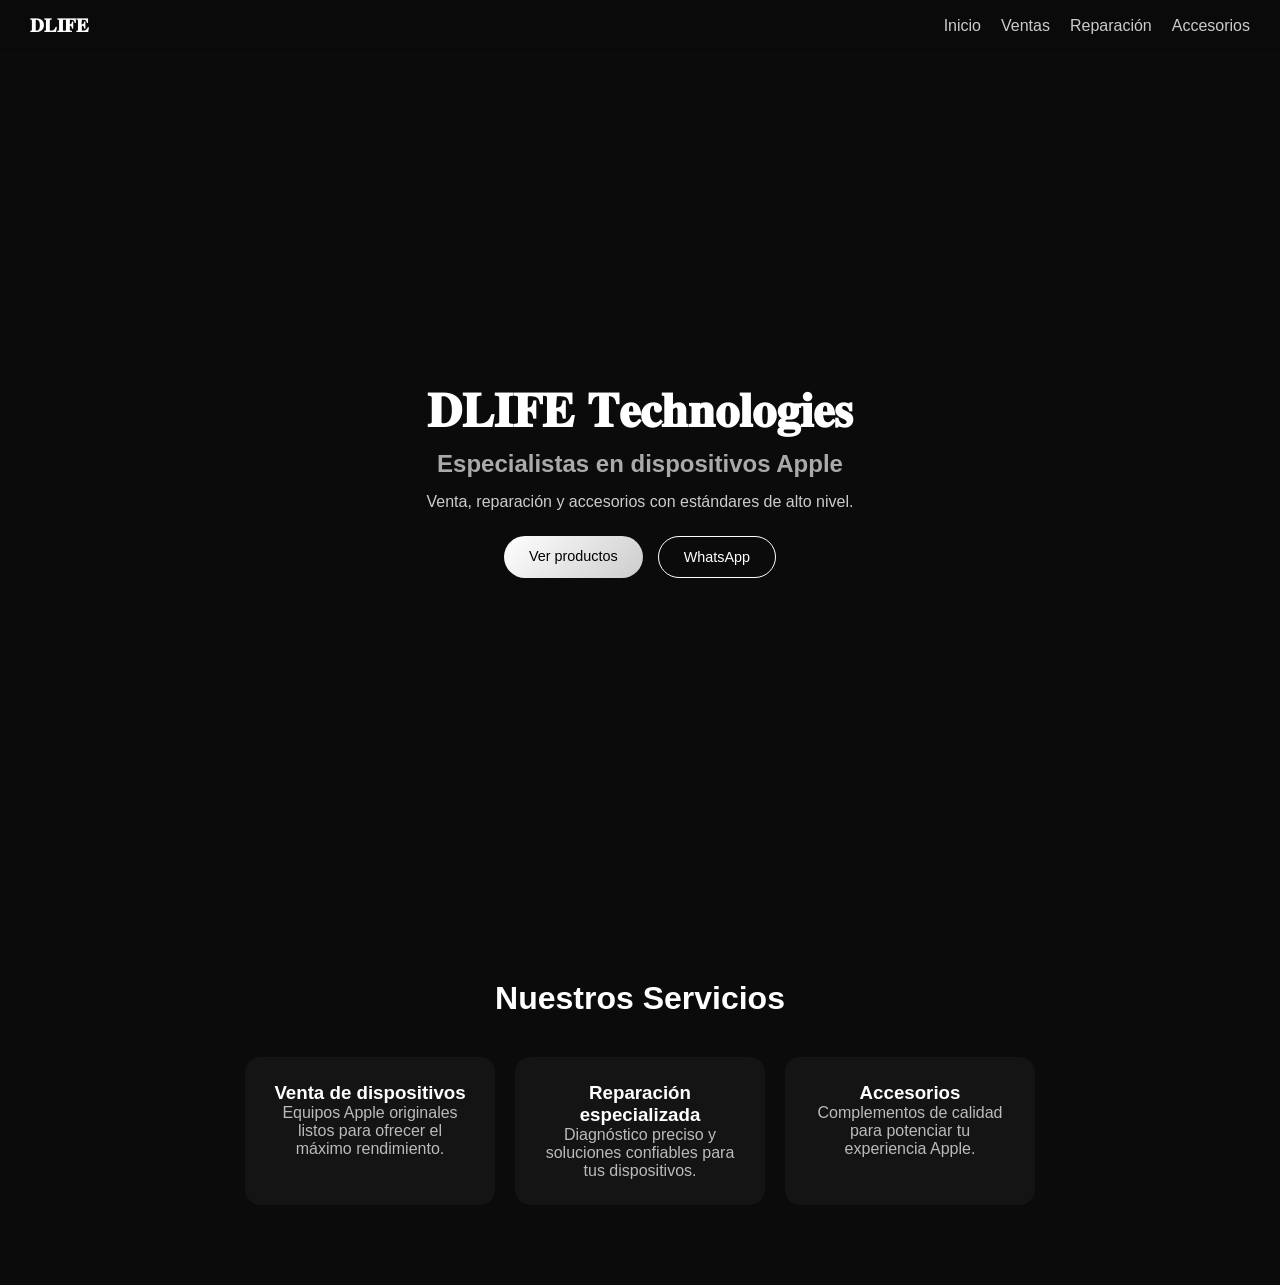
==== index.html @ b9f31d19 "Add files via upload" ====
<!DOCTYPE html>
<html lang="es">
<head>
    <meta charset="UTF-8">
    <meta name="viewport" content="width=device-width, initial-scale=1.0">
    <title>DLIFE Technologies</title>
    <link rel="stylesheet" href="styles.css">
</head>
<body>

    <!-- NAVBAR -->
    <nav class="navbar">
        <h2 class="logo">𝐃𝐋𝐈𝐅𝐄</h2>
        <ul class="nav-links">
            <li><a href="index.html">Inicio</a></li>
            <li><a href="ventas.html">Ventas</a></li>
            <li><a href="reparacion.html">Reparación</a></li>
            <li><a href="accesorios.html">Accesorios</a></li>
        </ul>
    </nav>

    <!-- HERO -->
    <section class="hero">
        <div class="container">
            <h1>𝐃𝐋𝐈𝐅𝐄 𝐓𝐞𝐜𝐡𝐧𝐨𝐥𝐨𝐠𝐢𝐞𝐬</h1>
            <h2>Especialistas en dispositivos Apple</h2>
            <p>Venta, reparación y accesorios con estándares de alto nivel.</p>

            <div class="buttons">
                <a href="ventas.html" class="btn primary">Ver productos</a>
                <a href="https://wa.me/18292890243" class="btn secondary">
                    WhatsApp
                </a>
            </div>
        </div>
    </section>

    <!-- SERVICIOS -->
    <section class="services">
        <h2>Nuestros Servicios</h2>

        <div class="cards">

            <div class="card">
                <h3>Venta de dispositivos</h3>
                <p>Equipos Apple originales listos para ofrecer el máximo rendimiento.</p>
            </div>

            <div class="card">
                <h3>Reparación especializada</h3>
                <p>Diagnóstico preciso y soluciones confiables para tus dispositivos.</p>
            </div>

            <div class="card">
                <h3>Accesorios</h3>
                <p>Complementos de calidad para potenciar tu experiencia Apple.</p>
            </div>

        </div>
    </section>

</body>
</html>
---- styles.css ----
/* RESET */
* {
    margin: 0;
    padding: 0;
    box-sizing: border-box;
}

/* BASE */
body {
    font-family: -apple-system, BlinkMacSystemFont, sans-serif;
    background-color: #0b0b0b;
    color: #ffffff;
    transition: opacity 0.3s ease;
}

/* FADE OUT ENTRE PÁGINAS */
body.fade-out {
    opacity: 0;
}

/* NAVBAR */
.navbar {
    position: fixed;
    top: 0;
    width: 100%;
    background: rgba(11,11,11,0.85);
    backdrop-filter: blur(10px);
    padding: 15px 30px;
    display: flex;
    justify-content: space-between;
    align-items: center;
    z-index: 1000;
}

.logo {
    font-size: 1.2rem;
}

.nav-links {
    list-style: none;
    display: flex;
    gap: 20px;
}

.nav-links a {
    text-decoration: none;
    color: #cccccc;
    transition: 0.25s ease;
}

.nav-links a:hover {
    color: #ffffff;
}

/* HERO */
.hero {
    height: 100vh;
    display: flex;
    align-items: center;
    justify-content: center;
    text-align: center;
    padding: 20px;
    padding-top: 80px;
}

.hero h1 {
    font-size: 3rem;
    margin-bottom: 10px;
}

.hero h2 {
    font-size: 1.5rem;
    color: #aaaaaa;
    margin-bottom: 15px;
}

.hero p {
    color: #cccccc;
    margin-bottom: 25px;
}

/* BOTONES */
.buttons {
    display: flex;
    justify-content: center;
    gap: 15px;
}

.btn {
    padding: 12px 25px;
    border-radius: 25px;
    text-decoration: none;
    font-size: 0.9rem;
    transition: 0.25s ease;
}

/* BOTÓN PRINCIPAL */
.primary {
    background: linear-gradient(135deg, #ffffff, #cccccc);
    color: #000000;
}

.primary:hover {
    opacity: 0.85;
}

/* BOTÓN SECUNDARIO */
.secondary {
    border: 1px solid #ffffff;
    color: #ffffff;
}

.secondary:hover {
    background: #ffffff;
    color: #000000;
}

/* SERVICES */
.services {
    padding: 80px 20px;
    text-align: center;
}

.services h2 {
    margin-bottom: 40px;
    font-size: 2rem;
}

.cards {
    display: flex;
    justify-content: center;
    gap: 20px;
    flex-wrap: wrap;
}

.card {
    background: #141414;
    padding: 25px;
    border-radius: 15px;
    width: 250px;
    transition: transform 0.3s ease;
}

.card:hover {
    transform: translateY(-6px);
}

.card p {
    color: #bbbbbb;
}

/* STORE */
.store {
    padding: 120px 40px;
    text-align: center;
}

.products {
    display: grid;
    grid-template-columns: repeat(auto-fit, minmax(220px, 1fr));
    gap: 25px;
    margin-top: 40px;
}

/* PRODUCT CARD (APPLE STYLE) */
.product-card {
    background: rgba(28, 28, 30, 0.75);
    backdrop-filter: blur(8px);
    border-radius: 18px;
    padding: 20px;
    text-align: center;
    transition: transform 0.35s ease, box-shadow 0.35s ease;
}

.product-card:hover {
    transform: translateY(-8px) scale(1.02);
    box-shadow: 0 20px 40px rgba(0,0,0,0.4);
}

.product-card img {
    width: 100%;
    max-width: 180px;
    margin-bottom: 10px;
    transition: transform 0.3s ease;
}

.product-card:hover img {
    transform: scale(1.05);
}

.product-card h3 {
    margin: 10px 0;
}

.price {
    font-weight: bold;
    margin-bottom: 10px;
}

.product-card button {
    margin-top: 10px;
    padding: 10px;
    border-radius: 10px;
    border: none;
    background: #0071e3;
    color: white;
    cursor: pointer;
    transition: opacity 0.2s ease;
}

.product-card button:hover {
    opacity: 0.85;
}

/* FORMULARIOS */
.form-section {
    padding: 120px 20px;
    max-width: 500px;
    margin: auto;
}

form {
    display: flex;
    flex-direction: column;
    gap: 15px;
}

label {
    font-size: 0.9rem;
    color: #cccccc;
}

input, select, textarea {
    padding: 10px;
    border-radius: 8px;
    border: none;
    background: #141414;
    color: white;
}

textarea {
    min-height: 80px;
}

/* VALIDACIÓN */
.error {
    border: 1px solid #ff4d4d;
}

.error-message {
    color: #ff4d4d;
    font-size: 0.8rem;
    display: none;
}

/* ANIMACIÓN DE ENTRADA */
section {
    animation: fadeInUp 0.5s ease;
}

@keyframes fadeInUp {
    from {
        opacity: 0;
        transform: translateY(15px);
    }
    to {
        opacity: 1;
        transform: translateY(0);
    }
}

/* RESPONSIVE */
@media (max-width: 768px) {
    .nav-links {
        display: none;
    }

    .hero h1 {
        font-size: 2rem;
    }

    .cards {
        flex-direction: column;
        align-items: center;
    }
}

.product-card:hover img {
    transform: scale(1.05);
}

/* BOTÓN LIMPIO */
.product-card button {
    margin-top: 10px;
    padding: 10px;
    border-radius: 10px;
    border: none;
    background: #0071e3;
    color: white;
    cursor: pointer;
    transition: opacity 0.2s ease;
}

.product-card button:hover {
    opacity: 0.85;
}
.products {
    display: grid;
    grid-template-columns: repeat(auto-fit, minmax(200px, 1fr));
    gap: 25px;
    padding: 20px;
}
section, .container, .form-section {
    animation: fadeInUp 0.5s ease;
}

@keyframes fadeInUp {
    from {
        opacity: 0;
        transform: translateY(15px);
    }
    to {
        opacity: 1;
        transform: translateY(0);
    }
}
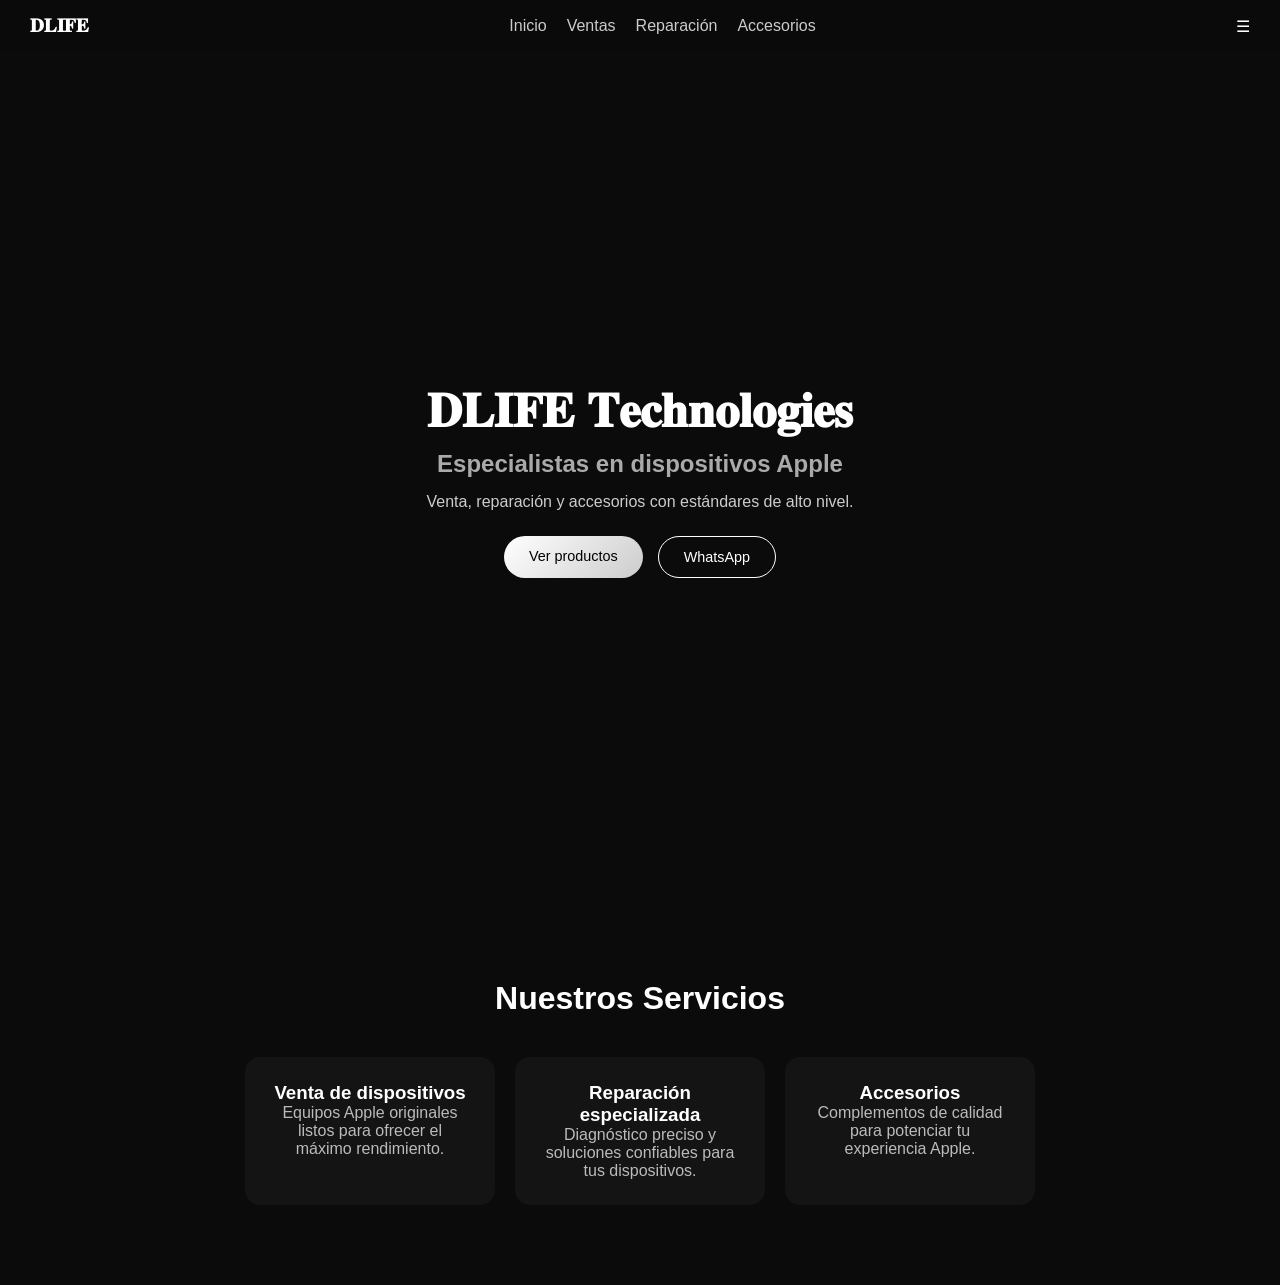
==== commit 2c929b0b: "Add files via upload" ====
--- a/index.html
+++ b/index.html
@@ -1,13 +1,21 @@
 <!DOCTYPE html>
 <html lang="es">
 <head>
+    <meta name="viewport" content="width=device-width, initial-scale=1.0">
     <meta charset="UTF-8">
     <meta name="viewport" content="width=device-width, initial-scale=1.0">
     <title>DLIFE Technologies</title>
     <link rel="stylesheet" href="styles.css">
 </head>
 <body>
+<script>
+const toggle = document.querySelector('.menu-toggle');
+const navLinks = document.querySelector('.nav-links');
 
+toggle.addEventListener('click', () => {
+    navLinks.classList.toggle('active');
+});
+</script>
     <!-- NAVBAR -->
     <nav class="navbar">
         <h2 class="logo">𝐃𝐋𝐈𝐅𝐄</h2>
@@ -17,6 +25,7 @@
             <li><a href="reparacion.html">Reparación</a></li>
             <li><a href="accesorios.html">Accesorios</a></li>
         </ul>
+        <div class="menu-toggle">☰</div>
     </nav>
 
     <!-- HERO -->
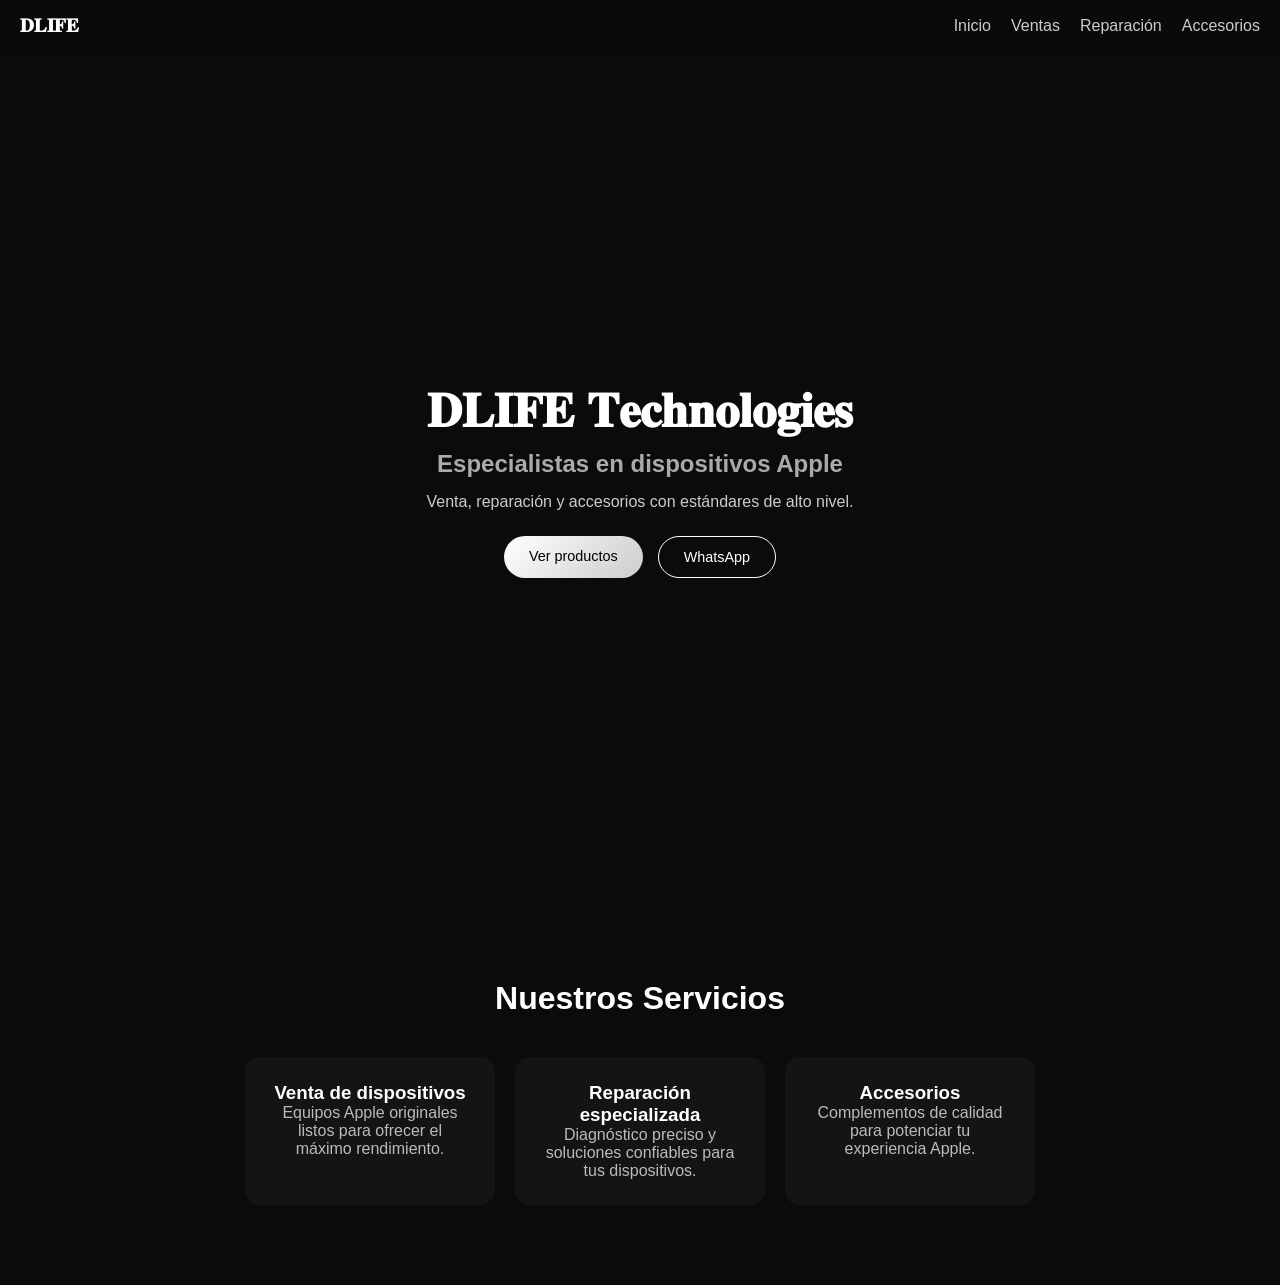
==== commit 3ff6bd22: "Add files via upload" ====
--- a/index.html
+++ b/index.html
@@ -8,14 +8,7 @@
     <link rel="stylesheet" href="styles.css">
 </head>
 <body>
-<script>
-const toggle = document.querySelector('.menu-toggle');
-const navLinks = document.querySelector('.nav-links');
 
-toggle.addEventListener('click', () => {
-    navLinks.classList.toggle('active');
-});
-</script>
     <!-- NAVBAR -->
     <nav class="navbar">
         <h2 class="logo">𝐃𝐋𝐈𝐅𝐄</h2>
@@ -67,6 +60,14 @@
 
         </div>
     </section>
+<script>
+const toggle = document.querySelector('.menu-toggle');
+const navLinks = document.querySelector('.nav-links');
+
+toggle.addEventListener('click', () => {
+    navLinks.classList.toggle('active');
+});
+</script>
 
 </body>
 </html>
--- a/styles.css
+++ b/styles.css
@@ -18,24 +18,27 @@
     opacity: 0;
 }
 
-/* NAVBAR */
+/* NAVBAR BASE */
 .navbar {
     position: fixed;
     top: 0;
     width: 100%;
     background: rgba(11,11,11,0.85);
     backdrop-filter: blur(10px);
-    padding: 15px 30px;
+    padding: 15px 20px;
     display: flex;
     justify-content: space-between;
     align-items: center;
     z-index: 1000;
 }
 
+/* LOGO */
 .logo {
     font-size: 1.2rem;
-}
-
+    color: white;
+}
+
+/* LINKS */
 .nav-links {
     list-style: none;
     display: flex;
@@ -50,6 +53,39 @@
 
 .nav-links a:hover {
     color: #ffffff;
+}
+
+/* BOTÓN HAMBURGUESA */
+.menu-toggle {
+    display: none;
+    font-size: 26px;
+    color: white;
+    cursor: pointer;
+}
+
+/* 📱 RESPONSIVE */
+@media (max-width: 768px) {
+
+    .menu-toggle {
+        display: block;
+    }
+
+    .nav-links {
+        position: absolute;
+        top: 60px;
+        left: 0;
+        width: 100%;
+        background: rgba(11,11,11,0.95);
+        flex-direction: column;
+        align-items: center;
+        display: none;
+        padding: 20px 0;
+        gap: 15px;
+    }
+
+    .nav-links.active {
+        display: flex;
+    }
 }
 
 /* HERO */
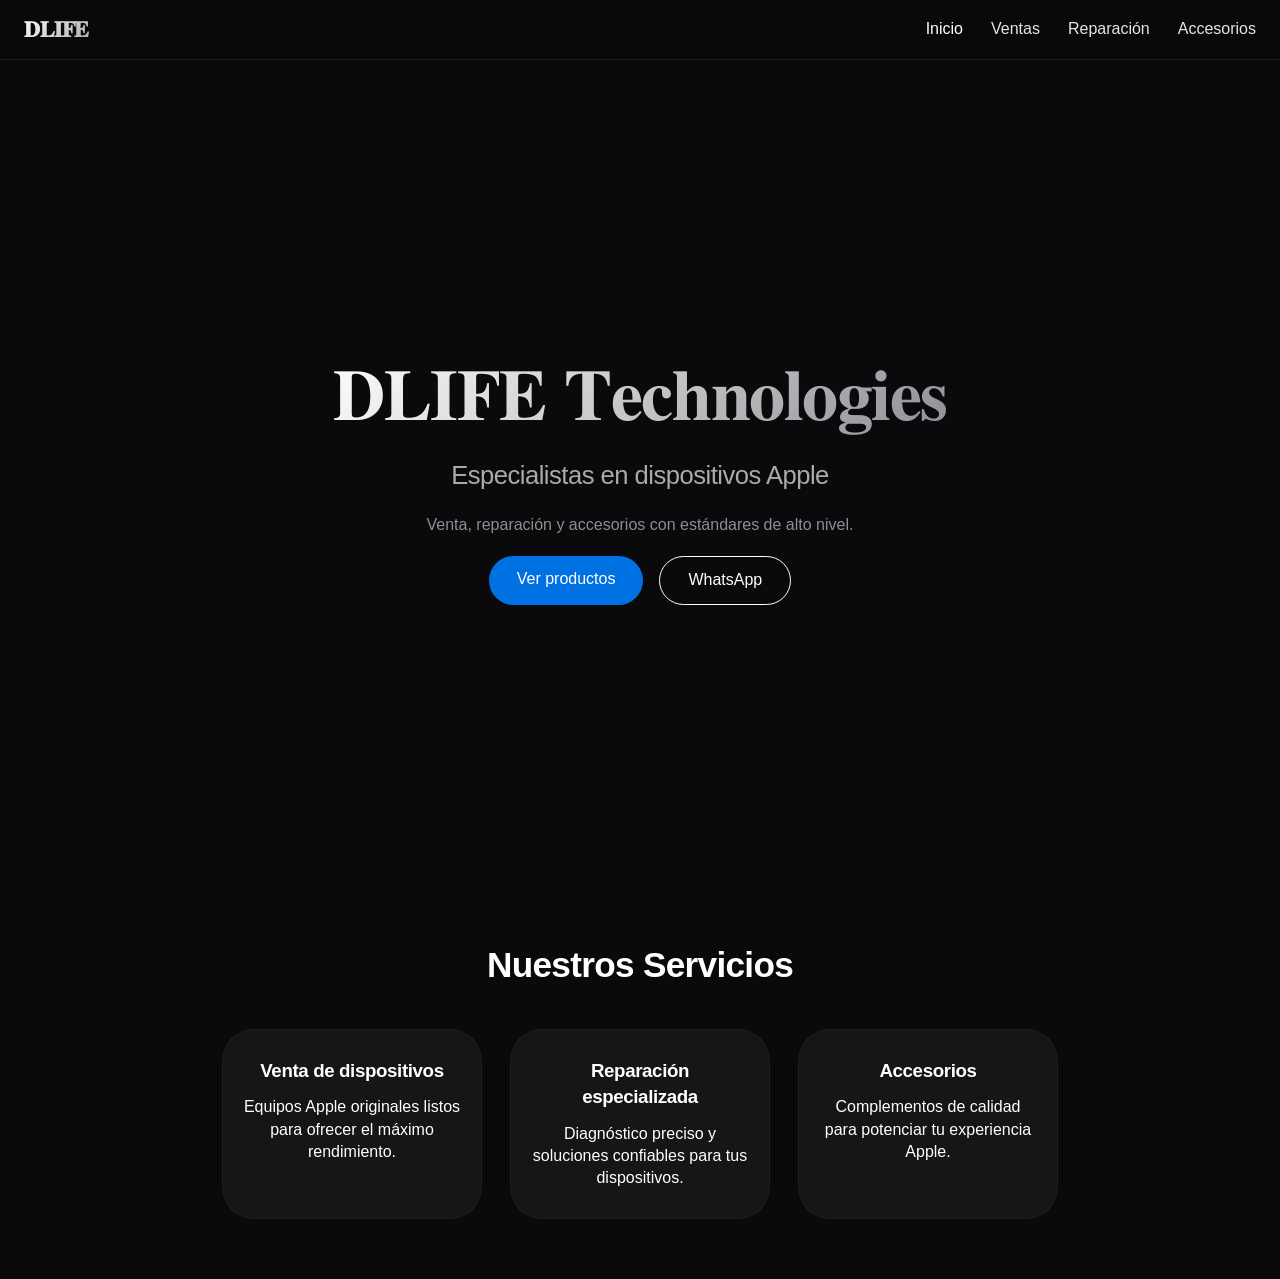
==== commit 5602032f: "Add files via upload" ====
--- a/index.html
+++ b/index.html
@@ -1,73 +1,54 @@
 <!DOCTYPE html>
 <html lang="es">
 <head>
-    <meta name="viewport" content="width=device-width, initial-scale=1.0">
-    <meta charset="UTF-8">
-    <meta name="viewport" content="width=device-width, initial-scale=1.0">
-    <title>DLIFE Technologies</title>
-    <link rel="stylesheet" href="styles.css">
+  <meta charset="UTF-8">
+  <meta name="viewport" content="width=device-width, initial-scale=1.0, viewport-fit=cover">
+  <title>DLIFE Technologies | Apple Specialists</title>
+  <link rel="stylesheet" href="styles.css">
 </head>
 <body>
+  <nav class="navbar">
+    <h2 class="logo">𝐃𝐋𝐈𝐅𝐄</h2>
+    <ul class="nav-links">
+      <li><a href="index.html" class="active">Inicio</a></li>
+      <li><a href="ventas.html">Ventas</a></li>
+      <li><a href="reparacion.html">Reparación</a></li>
+      <li><a href="accesorios.html">Accesorios</a></li>
+    </ul>
+    <div class="menu-toggle">☰</div>
+  </nav>
 
-    <!-- NAVBAR -->
-    <nav class="navbar">
-        <h2 class="logo">𝐃𝐋𝐈𝐅𝐄</h2>
-        <ul class="nav-links">
-            <li><a href="index.html">Inicio</a></li>
-            <li><a href="ventas.html">Ventas</a></li>
-            <li><a href="reparacion.html">Reparación</a></li>
-            <li><a href="accesorios.html">Accesorios</a></li>
-        </ul>
-        <div class="menu-toggle">☰</div>
-    </nav>
+  <section class="hero">
+    <div class="container">
+      <h1>𝐃𝐋𝐈𝐅𝐄 𝐓𝐞𝐜𝐡𝐧𝐨𝐥𝐨𝐠𝐢𝐞𝐬</h1>
+      <h2>Especialistas en dispositivos Apple</h2>
+      <p>Venta, reparación y accesorios con estándares de alto nivel.</p>
+      <div class="buttons">
+        <a href="ventas.html" class="btn primary">Ver productos</a>
+        <a href="https://wa.me/18292890243" class="btn secondary" data-no-fade>WhatsApp</a>
+      </div>
+    </div>
+  </section>
 
-    <!-- HERO -->
-    <section class="hero">
-        <div class="container">
-            <h1>𝐃𝐋𝐈𝐅𝐄 𝐓𝐞𝐜𝐡𝐧𝐨𝐥𝐨𝐠𝐢𝐞𝐬</h1>
-            <h2>Especialistas en dispositivos Apple</h2>
-            <p>Venta, reparación y accesorios con estándares de alto nivel.</p>
+  <section class="services">
+    <h2>Nuestros Servicios</h2>
+    <div class="cards">
+      <div class="card">
+        <h3>Venta de dispositivos</h3>
+        <p>Equipos Apple originales listos para ofrecer el máximo rendimiento.</p>
+      </div>
+      <div class="card">
+        <h3>Reparación especializada</h3>
+        <p>Diagnóstico preciso y soluciones confiables para tus dispositivos.</p>
+      </div>
+      <div class="card">
+        <h3>Accesorios</h3>
+        <p>Complementos de calidad para potenciar tu experiencia Apple.</p>
+      </div>
+    </div>
+  </section>
 
-            <div class="buttons">
-                <a href="ventas.html" class="btn primary">Ver productos</a>
-                <a href="https://wa.me/18292890243" class="btn secondary">
-                    WhatsApp
-                </a>
-            </div>
-        </div>
-    </section>
-
-    <!-- SERVICIOS -->
-    <section class="services">
-        <h2>Nuestros Servicios</h2>
-
-        <div class="cards">
-
-            <div class="card">
-                <h3>Venta de dispositivos</h3>
-                <p>Equipos Apple originales listos para ofrecer el máximo rendimiento.</p>
-            </div>
-
-            <div class="card">
-                <h3>Reparación especializada</h3>
-                <p>Diagnóstico preciso y soluciones confiables para tus dispositivos.</p>
-            </div>
-
-            <div class="card">
-                <h3>Accesorios</h3>
-                <p>Complementos de calidad para potenciar tu experiencia Apple.</p>
-            </div>
-
-        </div>
-    </section>
-<script>
-const toggle = document.querySelector('.menu-toggle');
-const navLinks = document.querySelector('.nav-links');
-
-toggle.addEventListener('click', () => {
-    navLinks.classList.toggle('active');
-});
-</script>
-
+  <script src="store.js"></script>
+  <script src="main.js"></script>
 </body>
 </html>
--- a/styles.css
+++ b/styles.css
@@ -1,362 +1,391 @@
-/* RESET */
+/* ========== RESET & BASE ========== */
 * {
-    margin: 0;
-    padding: 0;
-    box-sizing: border-box;
-}
-
-/* BASE */
+  margin: 0;
+  padding: 0;
+  box-sizing: border-box;
+  -webkit-tap-highlight-color: transparent;
+}
+
 body {
-    font-family: -apple-system, BlinkMacSystemFont, sans-serif;
-    background-color: #0b0b0b;
-    color: #ffffff;
-    transition: opacity 0.3s ease;
-}
-
-/* FADE OUT ENTRE PÁGINAS */
+  font-family: -apple-system, 'SF Pro Text', 'Helvetica Neue', sans-serif;
+  background-color: #0a0a0c;
+  color: #ffffff;
+  line-height: 1.4;
+  padding-top: 70px;
+  transition: opacity 0.3s ease;
+}
 body.fade-out {
-    opacity: 0;
-}
-
-/* NAVBAR BASE */
+  opacity: 0;
+}
+
+/* ========== TYPOGRAPHY ========== */
+h1, h2, h3 {
+  font-weight: 590;
+  letter-spacing: -0.02em;
+}
+
+/* ========== NAVBAR (apple blur) ========== */
 .navbar {
-    position: fixed;
-    top: 0;
+  position: fixed;
+  top: 0;
+  width: 100%;
+  background: rgba(10, 10, 12, 0.82);
+  backdrop-filter: blur(20px);
+  padding: 14px 24px;
+  display: flex;
+  justify-content: space-between;
+  align-items: center;
+  z-index: 1000;
+  border-bottom: 0.5px solid rgba(255,255,255,0.08);
+}
+.logo {
+  font-size: 1.4rem;
+  font-weight: 600;
+  background: linear-gradient(135deg, #fff, #aaa);
+  background-clip: text;
+  -webkit-background-clip: text;
+  color: transparent;
+}
+.nav-links {
+  list-style: none;
+  display: flex;
+  gap: 28px;
+}
+.nav-links a {
+  text-decoration: none;
+  color: #e5e5e7;
+  font-weight: 470;
+  transition: color 0.2s;
+}
+.nav-links a:hover,
+.nav-links a.active {
+  color: #ffffff;
+}
+.menu-toggle {
+  display: none;
+  font-size: 28px;
+  cursor: pointer;
+  color: white;
+}
+
+/* ========== HERO ========== */
+.hero {
+  height: 90vh;
+  display: flex;
+  align-items: center;
+  justify-content: center;
+  text-align: center;
+  padding: 0 20px;
+}
+.hero h1 {
+  font-size: clamp(2.5rem, 8vw, 4.5rem);
+  background: linear-gradient(135deg, #fff, #8e8e93);
+  background-clip: text;
+  -webkit-background-clip: text;
+  color: transparent;
+  margin-bottom: 12px;
+}
+.hero h2 {
+  font-size: 1.6rem;
+  font-weight: 470;
+  color: #aaa;
+}
+.hero p {
+  color: #8e8e93;
+  margin: 20px 0;
+}
+.buttons {
+  display: flex;
+  gap: 16px;
+  justify-content: center;
+  flex-wrap: wrap;
+}
+.btn {
+  padding: 12px 28px;
+  border-radius: 40px;
+  font-weight: 500;
+  text-decoration: none;
+  transition: all 0.2s;
+}
+.btn.primary {
+  background: #0071e3;
+  color: white;
+}
+.btn.primary:hover {
+  background: #005bb5;
+  transform: scale(0.97);
+}
+.btn.secondary {
+  border: 1px solid #fff;
+  color: #fff;
+  background: transparent;
+}
+.btn.secondary:hover {
+  background: rgba(255,255,255,0.1);
+}
+
+/* ========== SERVICIOS ========== */
+.services {
+  padding: 60px 20px;
+  text-align: center;
+}
+.services h2 {
+  font-size: 2.2rem;
+  margin-bottom: 40px;
+}
+.cards {
+  display: flex;
+  flex-wrap: wrap;
+  justify-content: center;
+  gap: 28px;
+}
+.card {
+  background: rgba(28, 28, 30, 0.7);
+  backdrop-filter: blur(12px);
+  border-radius: 32px;
+  padding: 28px 20px;
+  width: 260px;
+  transition: transform 0.25s, background 0.2s;
+  border: 0.5px solid rgba(255,255,255,0.05);
+}
+.card:hover {
+  transform: translateY(-6px);
+  background: rgba(44, 44, 46, 0.8);
+}
+.card h3 {
+  margin-bottom: 12px;
+}
+
+/* ========== PRODUCTOS (store) ========== */
+.store {
+  padding: 100px 24px;
+  max-width: 1280px;
+  margin: 0 auto;
+}
+.products {
+  display: grid;
+  grid-template-columns: repeat(auto-fill, minmax(240px, 1fr));
+  gap: 28px;
+  margin-top: 40px;
+}
+.product-card {
+  background: #1c1c1e;
+  border-radius: 24px;
+  padding: 20px;
+  transition: all 0.3s cubic-bezier(0.2, 0.9, 0.4, 1.1);
+  border: 0.5px solid rgba(255,255,255,0.05);
+}
+.product-card:hover {
+  transform: translateY(-5px);
+  background: #2c2c2e;
+  box-shadow: 0 20px 35px rgba(0,0,0,0.3);
+}
+.product-card img {
+  width: 100%;
+  border-radius: 16px;
+  margin-bottom: 12px;
+}
+.price {
+  font-weight: 600;
+  margin: 10px 0;
+  color: #00cf5d;
+}
+.product-card button {
+  background: #0071e3;
+  border: none;
+  padding: 10px 16px;
+  border-radius: 40px;
+  color: white;
+  font-weight: 500;
+  cursor: pointer;
+  width: 100%;
+  transition: 0.2s;
+}
+.product-card button:hover {
+  background: #005bb5;
+}
+
+/* ========== FORMULARIO REPARACIÓN + PREVIEW ========== */
+.form-section {
+  max-width: 700px;
+  margin: 40px auto;
+  padding: 0 20px;
+}
+.form-card {
+  background: rgba(28, 28, 30, 0.7);
+  backdrop-filter: blur(10px);
+  border-radius: 44px;
+  padding: 32px;
+  border: 0.5px solid rgba(255,255,255,0.1);
+}
+.form-card h1 {
+  font-size: 1.8rem;
+  margin-bottom: 8px;
+}
+.form-sub {
+  color: #8e8e93;
+  margin-bottom: 28px;
+}
+.input-group {
+  margin-bottom: 20px;
+}
+label {
+  display: block;
+  font-size: 0.85rem;
+  font-weight: 500;
+  margin-bottom: 6px;
+  color: #ddd;
+}
+input, select, textarea {
+  width: 100%;
+  padding: 14px 16px;
+  background: #0f0f10;
+  border: 1px solid #2c2c2e;
+  border-radius: 20px;
+  color: white;
+  font-size: 1rem;
+  transition: 0.2s;
+}
+input:focus, select:focus, textarea:focus {
+  border-color: #0071e3;
+  outline: none;
+  box-shadow: 0 0 0 3px rgba(0,113,227,0.2);
+}
+.error-message {
+  color: #ff453a;
+  font-size: 0.7rem;
+  margin-top: 5px;
+  margin-left: 12px;
+  display: none;
+}
+.error {
+  border-color: #ff453a !important;
+}
+.preview-card {
+  margin-top: 30px;
+  background: #0f0f10;
+  border-radius: 28px;
+  padding: 16px;
+}
+.preview-header {
+  font-size: 0.7rem;
+  text-transform: uppercase;
+  color: #8e8e93;
+  margin-bottom: 12px;
+  display: flex;
+  align-items: center;
+  gap: 8px;
+}
+.preview-message {
+  background: #1c1c1e;
+  padding: 16px;
+  border-radius: 20px;
+  font-family: monospace;
+  font-size: 0.8rem;
+  white-space: pre-wrap;
+  border-left: 3px solid #25D366;
+}
+.btn-submit {
+  background: #0071e3;
+  color: white;
+  border: none;
+  padding: 14px;
+  border-radius: 40px;
+  font-weight: 600;
+  width: 100%;
+  cursor: pointer;
+  display: flex;
+  align-items: center;
+  justify-content: center;
+  gap: 10px;
+  margin-top: 12px;
+}
+.btn-submit:disabled {
+  opacity: 0.6;
+  cursor: not-allowed;
+}
+.toast {
+  position: fixed;
+  bottom: 30px;
+  left: 50%;
+  transform: translateX(-50%);
+  background: rgba(0,0,0,0.8);
+  backdrop-filter: blur(12px);
+  padding: 10px 20px;
+  border-radius: 40px;
+  color: white;
+  font-size: 0.85rem;
+  opacity: 0;
+  transition: opacity 0.2s;
+  pointer-events: none;
+  z-index: 2000;
+}
+.toast.show {
+  opacity: 1;
+}
+
+/* ========== VENTAS (selector) ========== */
+.sales-container {
+  display: flex;
+  flex-wrap: wrap;
+  gap: 40px;
+  max-width: 1100px;
+  margin: 40px auto;
+  padding: 20px;
+}
+.sales-left img {
+  width: 320px;
+  border-radius: 32px;
+  background: #1c1c1e;
+}
+.sales-right {
+  flex: 1;
+  display: flex;
+  flex-direction: column;
+  gap: 20px;
+}
+.sales-select {
+  padding: 14px;
+  border-radius: 28px;
+  background: #1c1c1e;
+  color: white;
+  border: none;
+}
+.price-tag {
+  font-size: 2rem;
+  font-weight: 700;
+}
+.status-badge {
+  font-size: 0.9rem;
+}
+
+/* ========== RESPONSIVE ========== */
+@media (max-width: 768px) {
+  .menu-toggle {
+    display: block;
+  }
+  .nav-links {
+    position: absolute;
+    top: 70px;
+    left: 0;
     width: 100%;
-    background: rgba(11,11,11,0.85);
-    backdrop-filter: blur(10px);
-    padding: 15px 20px;
+    background: rgba(10,10,12,0.98);
+    backdrop-filter: blur(20px);
+    flex-direction: column;
+    align-items: center;
+    display: none;
+    padding: 20px 0;
+    gap: 20px;
+  }
+  .nav-links.active {
     display: flex;
-    justify-content: space-between;
+  }
+  .form-card {
+    padding: 24px;
+  }
+  .sales-container {
+    flex-direction: column;
     align-items: center;
-    z-index: 1000;
-}
-
-/* LOGO */
-.logo {
-    font-size: 1.2rem;
-    color: white;
-}
-
-/* LINKS */
-.nav-links {
-    list-style: none;
-    display: flex;
-    gap: 20px;
-}
-
-.nav-links a {
-    text-decoration: none;
-    color: #cccccc;
-    transition: 0.25s ease;
-}
-
-.nav-links a:hover {
-    color: #ffffff;
-}
-
-/* BOTÓN HAMBURGUESA */
-.menu-toggle {
-    display: none;
-    font-size: 26px;
-    color: white;
-    cursor: pointer;
-}
-
-/* 📱 RESPONSIVE */
-@media (max-width: 768px) {
-
-    .menu-toggle {
-        display: block;
-    }
-
-    .nav-links {
-        position: absolute;
-        top: 60px;
-        left: 0;
-        width: 100%;
-        background: rgba(11,11,11,0.95);
-        flex-direction: column;
-        align-items: center;
-        display: none;
-        padding: 20px 0;
-        gap: 15px;
-    }
-
-    .nav-links.active {
-        display: flex;
-    }
-}
-
-/* HERO */
-.hero {
-    height: 100vh;
-    display: flex;
-    align-items: center;
-    justify-content: center;
     text-align: center;
-    padding: 20px;
-    padding-top: 80px;
-}
-
-.hero h1 {
-    font-size: 3rem;
-    margin-bottom: 10px;
-}
-
-.hero h2 {
-    font-size: 1.5rem;
-    color: #aaaaaa;
-    margin-bottom: 15px;
-}
-
-.hero p {
-    color: #cccccc;
-    margin-bottom: 25px;
-}
-
-/* BOTONES */
-.buttons {
-    display: flex;
-    justify-content: center;
-    gap: 15px;
-}
-
-.btn {
-    padding: 12px 25px;
-    border-radius: 25px;
-    text-decoration: none;
-    font-size: 0.9rem;
-    transition: 0.25s ease;
-}
-
-/* BOTÓN PRINCIPAL */
-.primary {
-    background: linear-gradient(135deg, #ffffff, #cccccc);
-    color: #000000;
-}
-
-.primary:hover {
-    opacity: 0.85;
-}
-
-/* BOTÓN SECUNDARIO */
-.secondary {
-    border: 1px solid #ffffff;
-    color: #ffffff;
-}
-
-.secondary:hover {
-    background: #ffffff;
-    color: #000000;
-}
-
-/* SERVICES */
-.services {
-    padding: 80px 20px;
-    text-align: center;
-}
-
-.services h2 {
-    margin-bottom: 40px;
-    font-size: 2rem;
-}
-
-.cards {
-    display: flex;
-    justify-content: center;
-    gap: 20px;
-    flex-wrap: wrap;
-}
-
-.card {
-    background: #141414;
-    padding: 25px;
-    border-radius: 15px;
-    width: 250px;
-    transition: transform 0.3s ease;
-}
-
-.card:hover {
-    transform: translateY(-6px);
-}
-
-.card p {
-    color: #bbbbbb;
-}
-
-/* STORE */
-.store {
-    padding: 120px 40px;
-    text-align: center;
-}
-
-.products {
-    display: grid;
-    grid-template-columns: repeat(auto-fit, minmax(220px, 1fr));
-    gap: 25px;
-    margin-top: 40px;
-}
-
-/* PRODUCT CARD (APPLE STYLE) */
-.product-card {
-    background: rgba(28, 28, 30, 0.75);
-    backdrop-filter: blur(8px);
-    border-radius: 18px;
-    padding: 20px;
-    text-align: center;
-    transition: transform 0.35s ease, box-shadow 0.35s ease;
-}
-
-.product-card:hover {
-    transform: translateY(-8px) scale(1.02);
-    box-shadow: 0 20px 40px rgba(0,0,0,0.4);
-}
-
-.product-card img {
-    width: 100%;
-    max-width: 180px;
-    margin-bottom: 10px;
-    transition: transform 0.3s ease;
-}
-
-.product-card:hover img {
-    transform: scale(1.05);
-}
-
-.product-card h3 {
-    margin: 10px 0;
-}
-
-.price {
-    font-weight: bold;
-    margin-bottom: 10px;
-}
-
-.product-card button {
-    margin-top: 10px;
-    padding: 10px;
-    border-radius: 10px;
-    border: none;
-    background: #0071e3;
-    color: white;
-    cursor: pointer;
-    transition: opacity 0.2s ease;
-}
-
-.product-card button:hover {
-    opacity: 0.85;
-}
-
-/* FORMULARIOS */
-.form-section {
-    padding: 120px 20px;
-    max-width: 500px;
-    margin: auto;
-}
-
-form {
-    display: flex;
-    flex-direction: column;
-    gap: 15px;
-}
-
-label {
-    font-size: 0.9rem;
-    color: #cccccc;
-}
-
-input, select, textarea {
-    padding: 10px;
-    border-radius: 8px;
-    border: none;
-    background: #141414;
-    color: white;
-}
-
-textarea {
-    min-height: 80px;
-}
-
-/* VALIDACIÓN */
-.error {
-    border: 1px solid #ff4d4d;
-}
-
-.error-message {
-    color: #ff4d4d;
-    font-size: 0.8rem;
-    display: none;
-}
-
-/* ANIMACIÓN DE ENTRADA */
-section {
-    animation: fadeInUp 0.5s ease;
-}
-
-@keyframes fadeInUp {
-    from {
-        opacity: 0;
-        transform: translateY(15px);
-    }
-    to {
-        opacity: 1;
-        transform: translateY(0);
-    }
-}
-
-/* RESPONSIVE */
-@media (max-width: 768px) {
-    .nav-links {
-        display: none;
-    }
-
-    .hero h1 {
-        font-size: 2rem;
-    }
-
-    .cards {
-        flex-direction: column;
-        align-items: center;
-    }
-}
-
-.product-card:hover img {
-    transform: scale(1.05);
-}
-
-/* BOTÓN LIMPIO */
-.product-card button {
-    margin-top: 10px;
-    padding: 10px;
-    border-radius: 10px;
-    border: none;
-    background: #0071e3;
-    color: white;
-    cursor: pointer;
-    transition: opacity 0.2s ease;
-}
-
-.product-card button:hover {
-    opacity: 0.85;
-}
-.products {
-    display: grid;
-    grid-template-columns: repeat(auto-fit, minmax(200px, 1fr));
-    gap: 25px;
-    padding: 20px;
-}
-section, .container, .form-section {
-    animation: fadeInUp 0.5s ease;
-}
-
-@keyframes fadeInUp {
-    from {
-        opacity: 0;
-        transform: translateY(15px);
-    }
-    to {
-        opacity: 1;
-        transform: translateY(0);
-    }
+  }
 }
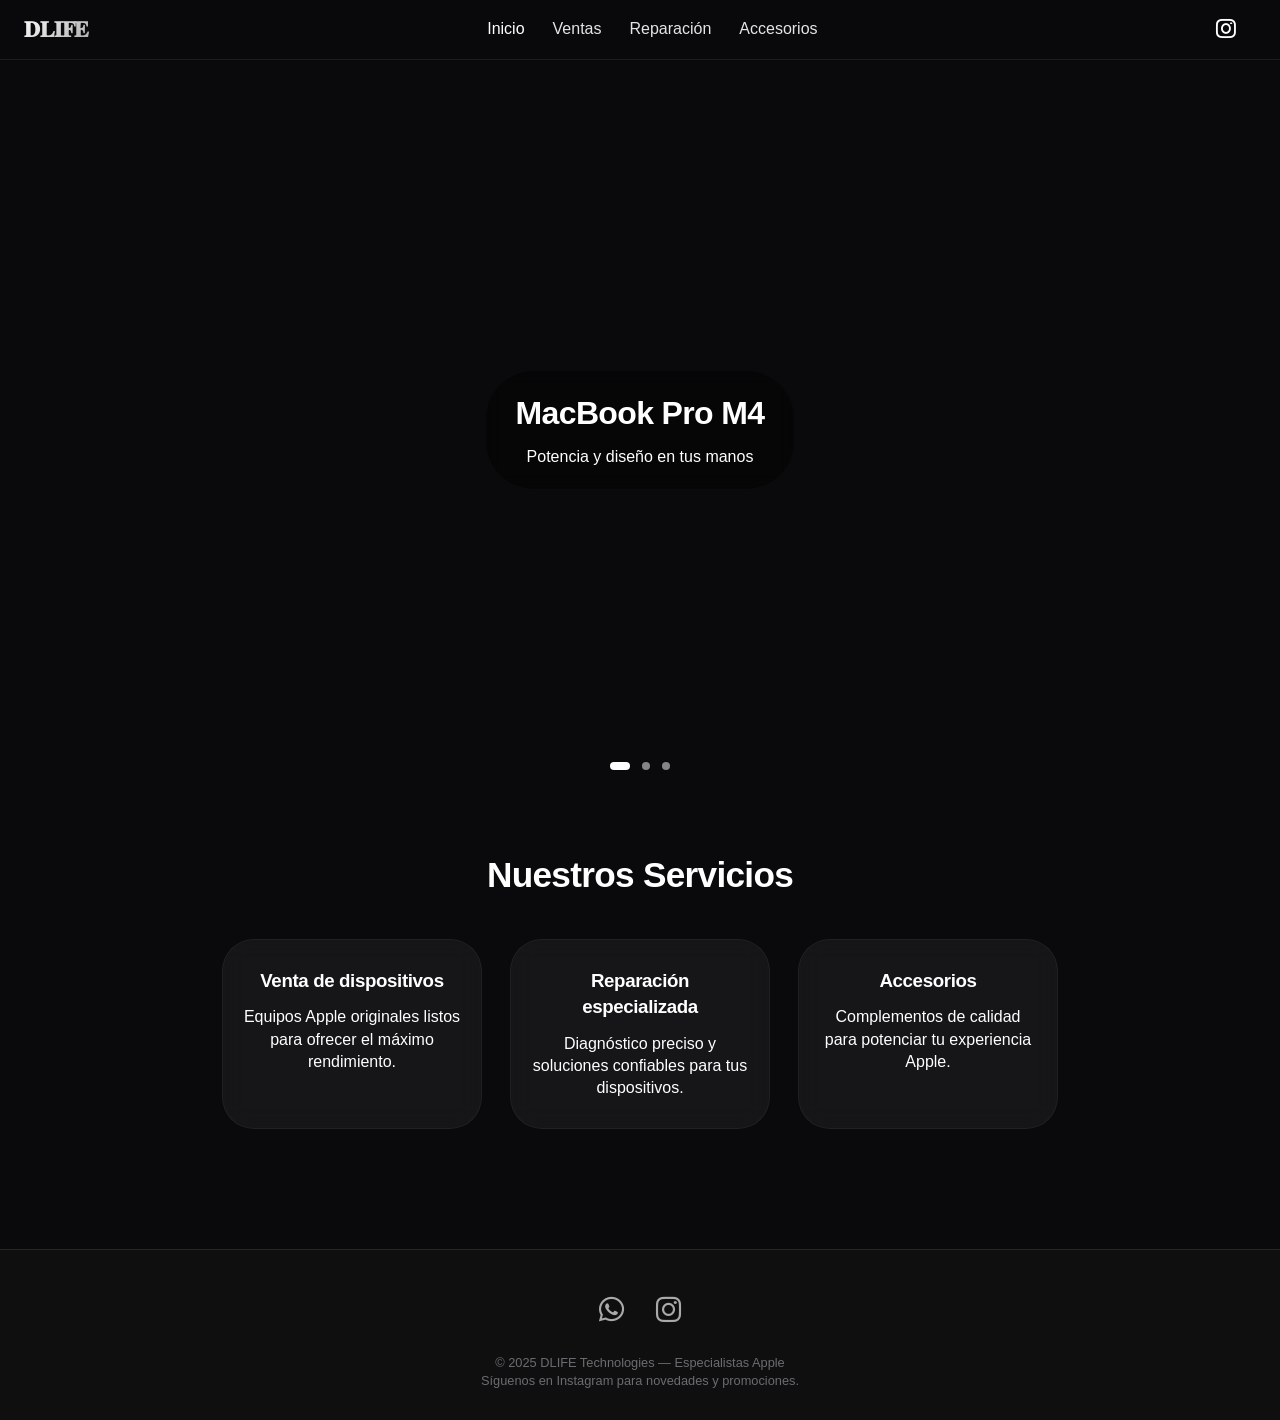
==== commit 9d6e435c: "Add files via upload" ====
--- a/index.html
+++ b/index.html
@@ -5,6 +5,99 @@
   <meta name="viewport" content="width=device-width, initial-scale=1.0, viewport-fit=cover">
   <title>DLIFE Technologies | Apple Specialists</title>
   <link rel="stylesheet" href="styles.css">
+  <!-- Font Awesome 6 (para íconos de redes) -->
+  <link rel="stylesheet" href="https://cdnjs.cloudflare.com/ajax/libs/font-awesome/6.0.0-beta3/css/all.min.css">
+  <style>
+    /* Estilos adicionales solo para el slider y footer */
+    .hero-slider {
+      position: relative;
+      width: 100%;
+      height: 80vh;
+      overflow: hidden;
+      margin-top: 0;
+    }
+    .slide {
+      position: absolute;
+      width: 100%;
+      height: 100%;
+      opacity: 0;
+      transition: opacity 1s ease-in-out;
+      background-size: cover;
+      background-position: center;
+      display: flex;
+      align-items: center;
+      justify-content: center;
+      text-align: center;
+      color: white;
+    }
+    .slide.active {
+      opacity: 1;
+      z-index: 1;
+    }
+    .slide-content {
+      background: rgba(0,0,0,0.4);
+      backdrop-filter: blur(8px);
+      padding: 20px 30px;
+      border-radius: 48px;
+      max-width: 80%;
+    }
+    .slide-content h2 {
+      font-size: 2rem;
+      margin-bottom: 10px;
+    }
+    .slider-dots {
+      position: absolute;
+      bottom: 20px;
+      left: 50%;
+      transform: translateX(-50%);
+      display: flex;
+      gap: 12px;
+      z-index: 2;
+    }
+    .dot {
+      width: 8px;
+      height: 8px;
+      background: rgba(255,255,255,0.5);
+      border-radius: 10px;
+      cursor: pointer;
+      transition: 0.3s;
+    }
+    .dot.active {
+      background: white;
+      width: 20px;
+    }
+    /* Footer estilo Apple */
+    .apple-footer {
+      background: #0f0f10;
+      padding: 40px 20px 30px;
+      margin-top: 60px;
+      border-top: 0.5px solid rgba(255,255,255,0.1);
+      text-align: center;
+    }
+    .social-links {
+      display: flex;
+      justify-content: center;
+      gap: 32px;
+      margin-bottom: 24px;
+    }
+    .social-links a {
+      color: #aaa;
+      font-size: 1.8rem;
+      transition: color 0.2s, transform 0.2s;
+    }
+    .social-links a:hover {
+      color: #ffffff;
+      transform: translateY(-3px);
+    }
+    .footer-text {
+      color: #6c6c70;
+      font-size: 0.8rem;
+    }
+    @media (max-width: 768px) {
+      .hero-slider { height: 60vh; }
+      .slide-content h2 { font-size: 1.4rem; }
+    }
+  </style>
 </head>
 <body>
   <nav class="navbar">
@@ -15,21 +108,37 @@
       <li><a href="reparacion.html">Reparación</a></li>
       <li><a href="accesorios.html">Accesorios</a></li>
     </ul>
+    <!-- Enlace a Instagram en navbar (versión móvil/escritorio) -->
+    <a href="https://www.instagram.com/dl_technologies01?igsh=Y3N0ZDFhZ29zOXQ5&utm_source=qr" target="_blank" style="color:white; margin-right: 20px; font-size: 1.4rem;" data-no-fade>
+      <i class="fab fa-instagram"></i>
+    </a>
     <div class="menu-toggle">☰</div>
   </nav>
 
-  <section class="hero">
-    <div class="container">
-      <h1>𝐃𝐋𝐈𝐅𝐄 𝐓𝐞𝐜𝐡𝐧𝐨𝐥𝐨𝐠𝐢𝐞𝐬</h1>
-      <h2>Especialistas en dispositivos Apple</h2>
-      <p>Venta, reparación y accesorios con estándares de alto nivel.</p>
-      <div class="buttons">
-        <a href="ventas.html" class="btn primary">Ver productos</a>
-        <a href="https://wa.me/18292890243" class="btn secondary" data-no-fade>WhatsApp</a>
-      </div>
-    </div>
-  </section>
-
+  <!-- SLIDER DE IMÁGENES (cambia las URLs por las de tus productos/instagram) -->
+  <div class="hero-slider">
+    <div class="slide active" style="background-image: url('https://i.imgur.com/uhLEMsQ.jpeg      ');">
+      <div class="slide-content">
+        <h2>MacBook Pro M4</h2>
+        <p>Potencia y diseño en tus manos</p>
+      </div>
+    </div>
+    <div class="slide" style="background-image: url('https://i.imgur.com/z0XkEtS.png');">
+      <div class="slide-content">
+        <h2>MacBook Air M4</h2>
+        <p>Rendimiento ultrarrápido</p>
+      </div>
+    </div>
+    <div class="slide" style="background-image: url('https://i.imgur.com/5F5zoWi.jpeg');">
+      <div class="slide-content">
+        <h2>Accesorios originales</h2>
+        <p>Mejora tu experiencia Apple</p>
+      </div>
+    </div>
+    <div class="slider-dots" id="sliderDots"></div>
+  </div>
+
+  <!-- Sección de servicios (igual que antes) -->
   <section class="services">
     <h2>Nuestros Servicios</h2>
     <div class="cards">
@@ -48,7 +157,64 @@
     </div>
   </section>
 
+  <!-- FOOTER CON REDES SOCIALES -->
+  <footer class="apple-footer">
+    <div class="social-links">
+      <a href="https://wa.me/18292890243" target="_blank" data-no-fade><i class="fab fa-whatsapp"></i></a>
+      <a href="https://www.instagram.com/dl_technologies01?igsh=Y3N0ZDFhZ29zOXQ5&utm_source=qr" target="_blank" data-no-fade><i class="fab fa-instagram"></i></a>
+      <!-- Puedes añadir más: Facebook, Twitter, etc. -->
+    </div>
+    <div class="footer-text">
+      © 2025 DLIFE Technologies — Especialistas Apple<br>
+      Síguenos en Instagram para novedades y promociones.
+    </div>
+  </footer>
+
   <script src="store.js"></script>
   <script src="main.js"></script>
+  <script>
+    // SLIDER AUTOMÁTICO
+    const slides = document.querySelectorAll('.slide');
+    const dotsContainer = document.getElementById('sliderDots');
+    let currentIndex = 0;
+    let interval;
+
+    // Crear dots
+    slides.forEach((_, i) => {
+      const dot = document.createElement('div');
+      dot.classList.add('dot');
+      if (i === 0) dot.classList.add('active');
+      dot.addEventListener('click', () => goToSlide(i));
+      dotsContainer.appendChild(dot);
+    });
+
+    const dots = document.querySelectorAll('.dot');
+
+    function goToSlide(index) {
+      slides.forEach((slide, i) => {
+        slide.classList.toggle('active', i === index);
+        if (dots[i]) dots[i].classList.toggle('active', i === index);
+      });
+      currentIndex = index;
+      resetInterval();
+    }
+
+    function nextSlide() {
+      let next = (currentIndex + 1) % slides.length;
+      goToSlide(next);
+    }
+
+    function resetInterval() {
+      clearInterval(interval);
+      interval = setInterval(nextSlide, 5000);
+    }
+
+    // Iniciar slider
+    if (slides.length > 0) {
+      resetInterval();
+    }
+
+    // Añadir el ícono de Instagram también en el menú móvil (opcional, pero ya está en navbar)
+  </script>
 </body>
 </html>
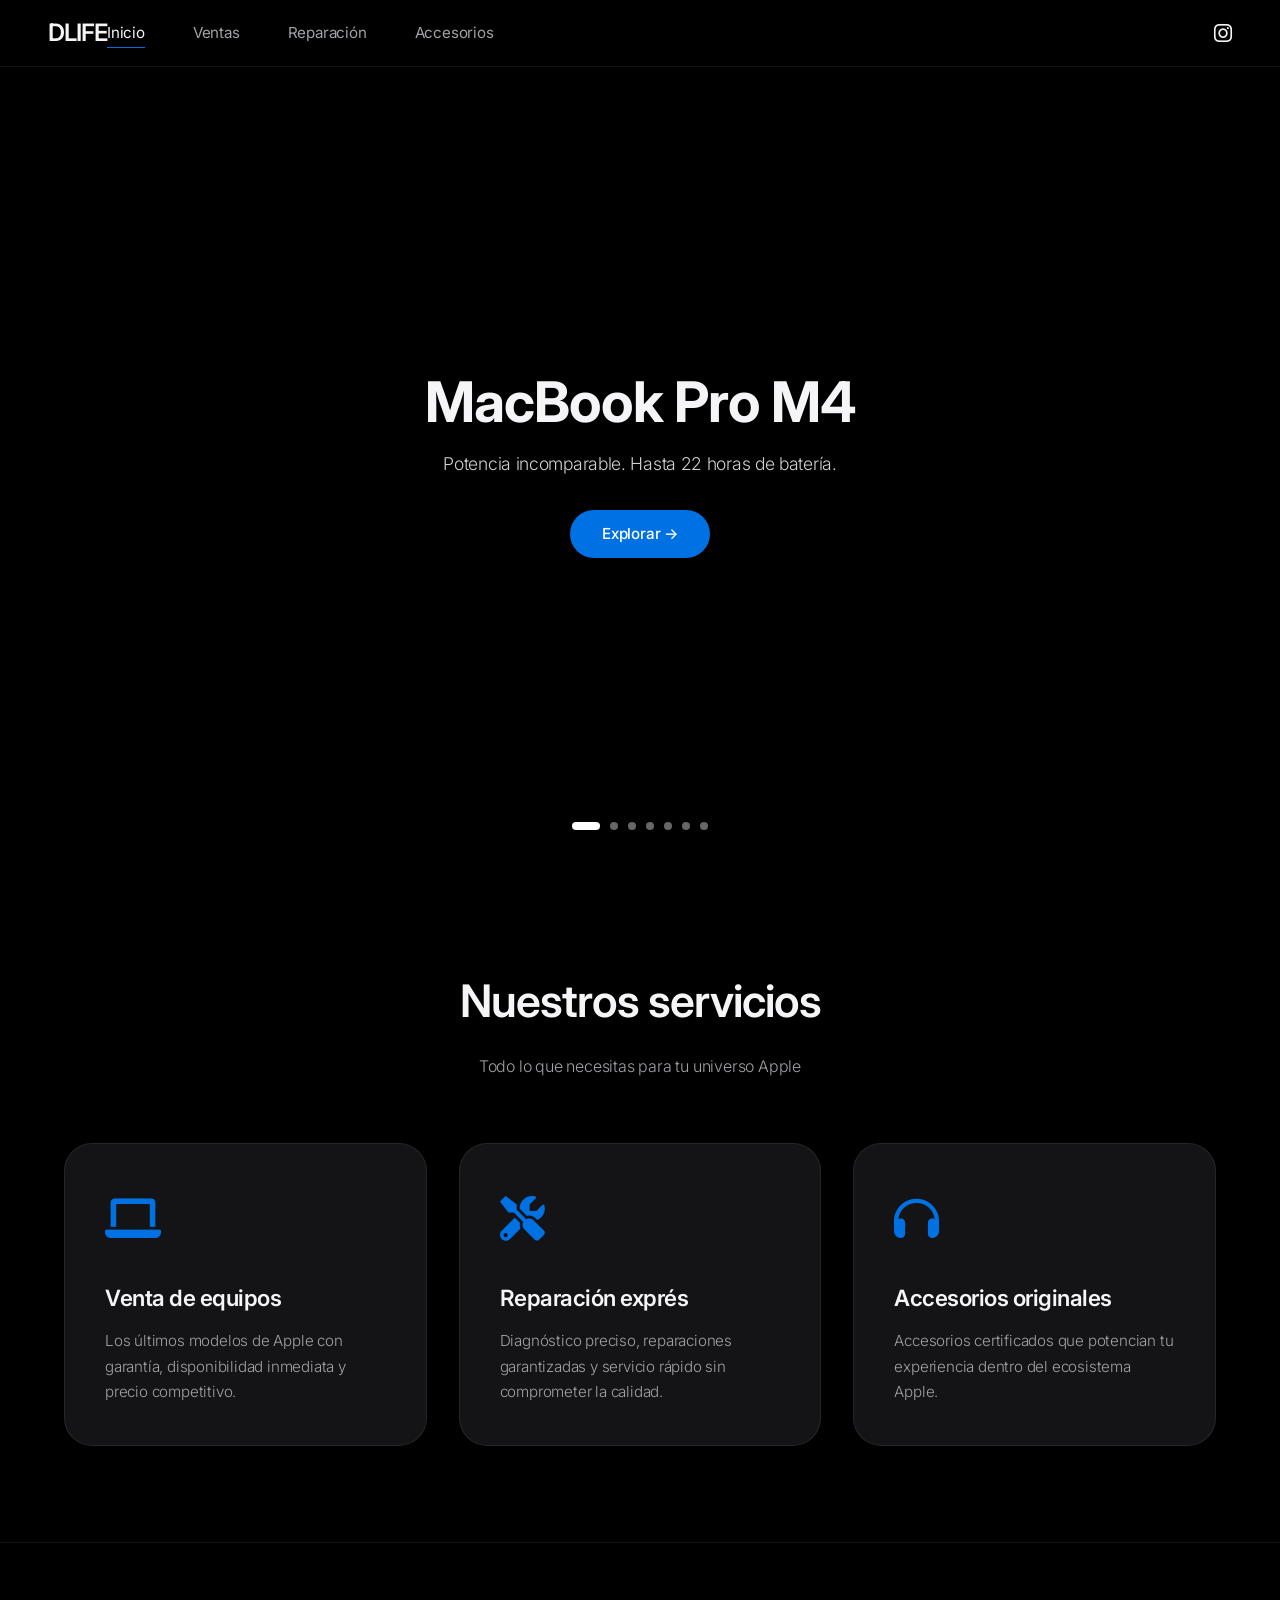
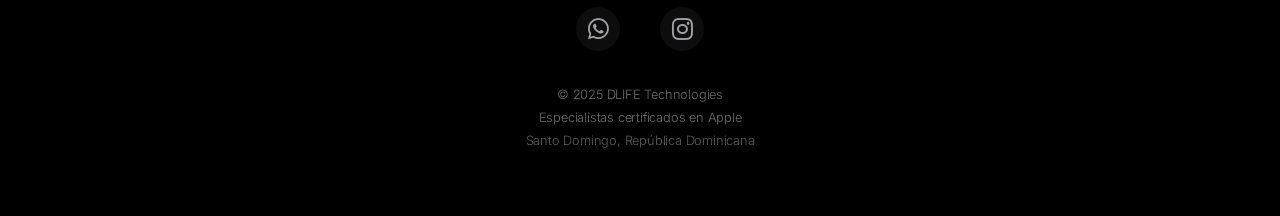
==== commit 60443402: "Update index.html" ====
--- a/index.html
+++ b/index.html
@@ -3,218 +3,603 @@
 <head>
   <meta charset="UTF-8">
   <meta name="viewport" content="width=device-width, initial-scale=1.0, viewport-fit=cover">
-  <title>DLIFE Technologies | Apple Specialists</title>
-  <link rel="stylesheet" href="styles.css">
-  <!-- Font Awesome 6 (para íconos de redes) -->
+  <title>DLIFE Technologies | Especialistas Apple</title>
+  <link rel="preconnect" href="https://fonts.googleapis.com">
+  <link rel="preconnect" href="https://fonts.gstatic.com" crossorigin>
+  <link href="https://fonts.googleapis.com/css2?family=Inter:opsz,wght@14..32,100;14..32,300;14..32,400;14..32,500;14..32,600;14..32,700&display=swap" rel="stylesheet">
   <link rel="stylesheet" href="https://cdnjs.cloudflare.com/ajax/libs/font-awesome/6.0.0-beta3/css/all.min.css">
   <style>
-    /* Estilos adicionales solo para el slider y footer */
+    * { margin: 0; padding: 0; box-sizing: border-box; }
+    html { scroll-behavior: smooth; }
+    body { 
+      font-family: 'Inter', -apple-system, 'SF Pro Text', sans-serif; 
+      background: #000000; 
+      color: #f5f5f7; 
+      line-height: 1.6;
+      letter-spacing: -0.2px;
+    }
+    a { text-decoration: none; color: inherit; }
+    
+    /* Navbar */
+    .navbar {
+      position: fixed; top: 0; left: 0; width: 100%;
+      background: rgba(0, 0, 0, 0.8); backdrop-filter: blur(20px);
+      padding: 14px 48px; display: flex; justify-content: space-between; align-items: center;
+      z-index: 1100; border-bottom: 1px solid rgba(255, 255, 255, 0.08);
+    }
+    .logo { 
+      font-size: 1.5rem; font-weight: 600; 
+      letter-spacing: -1px; 
+      color: #f5f5f7;
+    }
+    .nav-links { 
+      list-style: none; display: flex; gap: 3rem; 
+    }
+    .nav-links li a { 
+      font-weight: 400; font-size: 0.95rem; 
+      color: #a1a1a6; 
+      transition: color 0.3s ease; 
+      position: relative;
+    }
+    .nav-links li a:hover, .nav-links li a.active { 
+      color: #f5f5f7; 
+    }
+    .nav-links li a.active::after {
+      content: '';
+      position: absolute;
+      bottom: -6px;
+      left: 0;
+      width: 100%;
+      height: 1px;
+      background: #0071e3;
+      opacity: 0;
+      animation: slideIn 0.3s ease forwards;
+    }
+    @keyframes slideIn { from { opacity: 0; transform: scaleX(0); } to { opacity: 1; transform: scaleX(1); } }
+    .nav-icon { 
+      font-size: 1.3rem; 
+      color: #f5f5f7; 
+      transition: opacity 0.3s ease;
+      margin-left: auto;
+    }
+    .nav-icon:hover { opacity: 0.7; }
+    .menu-toggle { 
+      display: none; 
+      background: transparent; 
+      border: none; 
+      font-size: 1.6rem; 
+      color: #f5f5f7; 
+      cursor: pointer; 
+      padding: 8px;
+      z-index: 1101; 
+    }
+
+    /* Hero Slider */
     .hero-slider {
       position: relative;
       width: 100%;
-      height: 80vh;
+      height: 90vh;
+      min-height: 600px;
       overflow: hidden;
-      margin-top: 0;
+      margin-top: 60px;
+      background: #000000;
     }
     .slide {
       position: absolute;
-      width: 100%;
-      height: 100%;
+      inset: 0;
       opacity: 0;
-      transition: opacity 1s ease-in-out;
+      transition: opacity 1s cubic-bezier(0.4, 0, 0.2, 1);
       background-size: cover;
       background-position: center;
       display: flex;
       align-items: center;
       justify-content: center;
       text-align: center;
-      color: white;
+    }
+    .slide::before {
+      content: '';
+      position: absolute;
+      inset: 0;
+      background: radial-gradient(ellipse at center, transparent 0%, rgba(0,0,0,0.4) 100%);
+      z-index: 1;
     }
     .slide.active {
       opacity: 1;
-      z-index: 1;
+      z-index: 10;
     }
     .slide-content {
-      background: rgba(0,0,0,0.4);
-      backdrop-filter: blur(8px);
-      padding: 20px 30px;
-      border-radius: 48px;
-      max-width: 80%;
+      max-width: 700px;
+      padding: 3rem;
+      z-index: 2;
+      animation: fadeInUp 0.8s cubic-bezier(0.4, 0, 0.2, 1) forwards;
+    }
+    @keyframes fadeInUp {
+      from { opacity: 0; transform: translateY(30px); }
+      to { opacity: 1; transform: translateY(0); }
     }
     .slide-content h2 {
-      font-size: 2rem;
-      margin-bottom: 10px;
-    }
+      font-size: clamp(2.2rem, 7vw, 3.5rem);
+      font-weight: 700;
+      margin-bottom: 1rem;
+      letter-spacing: -1px;
+      line-height: 1.1;
+    }
+    .slide-content p {
+      font-size: 1.1rem;
+      margin-bottom: 2rem;
+      color: #d0d0d4;
+      font-weight: 300;
+      letter-spacing: -0.3px;
+    }
+    .btn-slide {
+      background: #0071e3;
+      color: white;
+      padding: 12px 32px;
+      border-radius: 980px;
+      font-weight: 500;
+      font-size: 0.95rem;
+      transition: all 0.3s cubic-bezier(0.4, 0, 0.2, 1);
+      display: inline-block;
+      letter-spacing: -0.2px;
+      cursor: pointer;
+      border: none;
+    }
+    .btn-slide:hover {
+      background: #0056b3;
+      transform: scale(1.02);
+    }
+
+    /* Slider Dots */
     .slider-dots {
       position: absolute;
-      bottom: 20px;
+      bottom: 40px;
       left: 50%;
       transform: translateX(-50%);
       display: flex;
-      gap: 12px;
-      z-index: 2;
+      gap: 10px;
+      z-index: 20;
     }
     .dot {
       width: 8px;
       height: 8px;
-      background: rgba(255,255,255,0.5);
-      border-radius: 10px;
+      background: rgba(255, 255, 255, 0.4);
+      border-radius: 50%;
+      transition: all 0.4s cubic-bezier(0.4, 0, 0.2, 1);
       cursor: pointer;
-      transition: 0.3s;
     }
     .dot.active {
-      background: white;
-      width: 20px;
-    }
-    /* Footer estilo Apple */
+      width: 28px;
+      background: #ffffff;
+      border-radius: 4px;
+    }
+    .dot:hover { background: rgba(255, 255, 255, 0.8); }
+
+    /* Services Section */
+    .services {
+      padding: 6rem 4rem;
+      background: #000000;
+      text-align: center;
+    }
+    .services h2 {
+      font-size: clamp(2rem, 5vw, 2.8rem);
+      font-weight: 600;
+      margin-bottom: 1rem;
+      letter-spacing: -1px;
+    }
+    .services > p {
+      color: #a1a1a6;
+      font-size: 1rem;
+      margin-bottom: 4rem;
+      font-weight: 300;
+    }
+    .cards {
+      display: grid;
+      grid-template-columns: repeat(auto-fit, minmax(320px, 1fr));
+      gap: 2rem;
+      max-width: 1300px;
+      margin: 0 auto;
+    }
+    .card {
+      background: rgba(26, 26, 28, 0.8);
+      backdrop-filter: blur(10px);
+      border-radius: 28px;
+      padding: 2.5rem;
+      transition: all 0.4s cubic-bezier(0.4, 0, 0.2, 1);
+      border: 1px solid rgba(255, 255, 255, 0.08);
+      text-align: left;
+    }
+    .card:hover {
+      background: rgba(44, 44, 46, 0.9);
+      border-color: rgba(255, 255, 255, 0.15);
+      transform: translateY(-8px);
+    }
+    .card-icon {
+      font-size: 2.8rem;
+      color: #0071e3;
+      margin-bottom: 1.5rem;
+      display: inline-block;
+    }
+    .card h3 {
+      font-size: 1.4rem;
+      font-weight: 600;
+      margin-bottom: 0.75rem;
+      letter-spacing: -0.5px;
+    }
+    .card p {
+      color: #a1a1a6;
+      font-size: 0.95rem;
+      font-weight: 300;
+      line-height: 1.7;
+    }
+
+    /* Footer */
     .apple-footer {
-      background: #0f0f10;
-      padding: 40px 20px 30px;
-      margin-top: 60px;
-      border-top: 0.5px solid rgba(255,255,255,0.1);
+      background: #000000;
+      padding: 4rem 2rem;
+      border-top: 1px solid rgba(255, 255, 255, 0.08);
       text-align: center;
     }
     .social-links {
       display: flex;
       justify-content: center;
-      gap: 32px;
-      margin-bottom: 24px;
+      gap: 2.5rem;
+      margin-bottom: 2rem;
     }
     .social-links a {
-      color: #aaa;
-      font-size: 1.8rem;
-      transition: color 0.2s, transform 0.2s;
+      font-size: 1.5rem;
+      color: #a1a1a6;
+      transition: all 0.3s ease;
+      display: inline-flex;
+      align-items: center;
+      justify-content: center;
+      width: 44px;
+      height: 44px;
+      border-radius: 50%;
+      background: rgba(255, 255, 255, 0.05);
     }
     .social-links a:hover {
       color: #ffffff;
-      transform: translateY(-3px);
+      background: rgba(0, 113, 227, 0.15);
+      transform: translateY(-4px);
     }
     .footer-text {
       color: #6c6c70;
       font-size: 0.8rem;
+      font-weight: 300;
+      line-height: 1.8;
+    }
+
+    /* Responsive */
+    @media (max-width: 1024px) {
+      .navbar { padding: 12px 32px; }
+      .nav-links { gap: 2rem; }
+      .services { padding: 4rem 2rem; }
+      .slide-content { padding: 2rem; }
     }
     @media (max-width: 768px) {
-      .hero-slider { height: 60vh; }
-      .slide-content h2 { font-size: 1.4rem; }
+      .navbar { padding: 12px 20px; }
+      .menu-toggle { display: block; }
+      .nav-links {
+        position: fixed;
+        top: 60px;
+        left: 0;
+        width: 100%;
+        background: rgba(0, 0, 0, 0.98);
+        backdrop-filter: blur(20px);
+        flex-direction: column;
+        align-items: center;
+        gap: 2rem;
+        padding: 2rem 1rem;
+        display: none;
+        z-index: 1000;
+        border-bottom: 1px solid rgba(255, 255, 255, 0.08);
+        max-height: calc(100vh - 60px);
+        overflow-y: auto;
+      }
+      .nav-links.active { display: flex; }
+      .nav-icon { display: none; }
+      .hero-slider { 
+        height: 75vh; 
+        margin-top: 55px;
+        min-height: 500px;
+      }
+      .slide-content {
+        padding: 1.5rem;
+        width: 90%;
+      }
+      .slide-content h2 { font-size: clamp(1.8rem, 5vw, 2.5rem); }
+      .slide-content p { font-size: 0.95rem; }
+      .services { padding: 3rem 1.5rem; }
+      .services h2 { font-size: 1.8rem; margin-bottom: 2rem; }
+      .cards { gap: 1.5rem; grid-template-columns: 1fr; }
+      .card { padding: 2rem; }
+      .slider-dots { bottom: 20px; gap: 8px; }
+      .dot { width: 6px; height: 6px; }
+      .dot.active { width: 24px; }
+      .social-links { gap: 1.5rem; }
+    }
+    @media (max-width: 480px) {
+      .navbar { padding: 10px 16px; }
+      .logo { font-size: 1.3rem; }
+      .services { padding: 2.5rem 1rem; }
+      .services h2 { font-size: 1.5rem; }
+      .slide-content h2 { font-size: clamp(1.5rem, 5vw, 2rem); }
+      .card { padding: 1.5rem; }
+      .card-icon { font-size: 2.2rem; }
+      .card h3 { font-size: 1.2rem; }
+    }
+
+    /* ===== Velo de revelacion (cuenta atras) ===== */
+    body.veiled { overflow: hidden; }
+    .reveal-veil {
+      position: fixed; inset: 0; z-index: 9999;
+      background: radial-gradient(circle at 50% 38%, #1a1a1c 0%, #000000 70%);
+      display: flex; align-items: center; justify-content: center;
+      text-align: center; padding: 2rem;
+      transition: opacity 0.8s ease;
+    }
+    .reveal-veil.fade-out { opacity: 0; pointer-events: none; }
+    .reveal-content { max-width: 480px; }
+    .reveal-logo { font-size: 1.5rem; font-weight: 700; letter-spacing: -0.5px; color: #f5f5f7; margin-bottom: 2.5rem; }
+    .reveal-pulse { width: 10px; height: 10px; background: #0071e3; border-radius: 50%; margin: 0 auto 2rem; animation: pulseGlow 2s infinite; }
+    @keyframes pulseGlow {
+      0% { box-shadow: 0 0 0 0 rgba(0,113,227,0.6); }
+      70% { box-shadow: 0 0 0 16px rgba(0,113,227,0); }
+      100% { box-shadow: 0 0 0 0 rgba(0,113,227,0); }
+    }
+    .reveal-title { font-size: clamp(2.1rem, 7vw, 3.2rem); font-weight: 700; letter-spacing: -1px; margin-bottom: 0.5rem; }
+    .reveal-subtitle { font-size: 1.05rem; color: #a1a1a6; font-weight: 300; margin-bottom: 2.5rem; letter-spacing: -0.2px; }
+    .reveal-countdown { display: flex; justify-content: center; gap: 1.5rem; }
+    .countdown-unit { display: flex; flex-direction: column; align-items: center; min-width: 56px; }
+    .countdown-unit span { font-size: 1.8rem; font-weight: 700; letter-spacing: -1px; }
+    .countdown-unit label { font-size: 0.65rem; color: #6c6c70; text-transform: uppercase; letter-spacing: 0.5px; margin-top: 0.3rem; }
+    @media (max-width: 480px) {
+      .reveal-countdown { gap: 1rem; }
+      .countdown-unit { min-width: 48px; }
+      .countdown-unit span { font-size: 1.4rem; }
     }
   </style>
 </head>
 <body>
+  <!-- Velo de revelacion: oculta la pagina hasta la fecha programada -->
+  <div id="revealVeil" class="reveal-veil">
+    <div class="reveal-content">
+      <div class="reveal-logo">DLIFE</div>
+      <div class="reveal-pulse"></div>
+      <h1 class="reveal-title">Ya viene.</h1>
+      <p class="reveal-subtitle">Ya está llegando a ti en breve.</p>
+      <div class="reveal-countdown">
+        <div class="countdown-unit"><span id="cdDays">00</span><label>Días</label></div>
+        <div class="countdown-unit"><span id="cdHours">00</span><label>Horas</label></div>
+        <div class="countdown-unit"><span id="cdMinutes">00</span><label>Min</label></div>
+        <div class="countdown-unit"><span id="cdSeconds">00</span><label>Seg</label></div>
+      </div>
+    </div>
+  </div>
+  <script>
+    (function() {
+      // Fecha de revelacion: 26 de junio de 2026, 8:26 PM (hora Republica Dominicana, UTC-4)
+      const revealDate = new Date('2026-06-26T20:26:00-04:00').getTime();
+      const veil = document.getElementById('revealVeil');
+      if (!veil) return;
+
+      function pad(n) { return String(n).padStart(2, '0'); }
+
+      function tick() {
+        const now = Date.now();
+        const diff = revealDate - now;
+
+        if (diff <= 0) {
+          veil.classList.add('fade-out');
+          document.body.classList.remove('veiled');
+          clearInterval(timer);
+          setTimeout(() => veil.remove(), 900);
+          return;
+        }
+
+        document.body.classList.add('veiled');
+        const days = Math.floor(diff / 86400000);
+        const hours = Math.floor((diff % 86400000) / 3600000);
+        const minutes = Math.floor((diff % 3600000) / 60000);
+        const seconds = Math.floor((diff % 60000) / 1000);
+
+        document.getElementById('cdDays').textContent = pad(days);
+        document.getElementById('cdHours').textContent = pad(hours);
+        document.getElementById('cdMinutes').textContent = pad(minutes);
+        document.getElementById('cdSeconds').textContent = pad(seconds);
+      }
+
+      tick();
+      const timer = setInterval(tick, 1000);
+    })();
+  </script>
+
+  <!-- Navigation -->
   <nav class="navbar">
-    <h2 class="logo">𝐃𝐋𝐈𝐅𝐄</h2>
+    <div class="logo">DLIFE</div>
     <ul class="nav-links">
       <li><a href="index.html" class="active">Inicio</a></li>
       <li><a href="ventas.html">Ventas</a></li>
       <li><a href="reparacion.html">Reparación</a></li>
       <li><a href="accesorios.html">Accesorios</a></li>
     </ul>
-    <!-- Enlace a Instagram en navbar (versión móvil/escritorio) -->
-    <a href="https://www.instagram.com/dl_technologies01?igsh=Y3N0ZDFhZ29zOXQ5&utm_source=qr" target="_blank" style="color:white; margin-right: 20px; font-size: 1.4rem;" data-no-fade>
+    <a href="https://www.instagram.com/dl_technologies01" target="_blank" class="nav-icon" aria-label="Instagram">
       <i class="fab fa-instagram"></i>
     </a>
-    <div class="menu-toggle">☰</div>
+    <button class="menu-toggle" aria-label="Menu" aria-expanded="false">☰</button>
   </nav>
 
-  <!-- SLIDER DE IMÁGENES (cambia las URLs por las de tus productos/instagram) -->
+  <!-- Hero Slider -->
   <div class="hero-slider">
-    <div class="slide active" style="background-image: url('https://i.imgur.com/uhLEMsQ.jpeg      ');">
+    <!-- Slide 1: MacBook Pro M4 -->
+    <div class="slide active" style="background-image: linear-gradient(135deg, rgba(0,0,0,0.35), rgba(0,0,0,0.35)), url('https://i.imgur.com/uhLEMsQ.jpeg');">
       <div class="slide-content">
         <h2>MacBook Pro M4</h2>
-        <p>Potencia y diseño en tus manos</p>
-      </div>
-    </div>
-    <div class="slide" style="background-image: url('https://i.imgur.com/z0XkEtS.png');">
+        <p>Potencia incomparable. Hasta 22 horas de batería.</p>
+        <a href="ventas.html" class="btn-slide">Explorar →</a>
+      </div>
+    </div>
+    <!-- Slide 2: MacBook Air M4 -->
+    <div class="slide" style="background-image: linear-gradient(135deg, rgba(0,0,0,0.35), rgba(0,0,0,0.35)), url('https://i.imgur.com/z0XkEtS.png');">
       <div class="slide-content">
         <h2>MacBook Air M4</h2>
-        <p>Rendimiento ultrarrápido</p>
-      </div>
-    </div>
-    <div class="slide" style="background-image: url('https://i.imgur.com/5F5zoWi.jpeg');">
+        <p>Ultraligero y extraordinariamente capaz.</p>
+        <a href="ventas.html" class="btn-slide">Ver modelos →</a>
+      </div>
+    </div>
+    <!-- Slide 3: Accesorios -->
+    <div class="slide" style="background-image: linear-gradient(135deg, rgba(0,0,0,0.35), rgba(0,0,0,0.35)), url('https://i.imgur.com/5F5zoWi.jpeg');">
       <div class="slide-content">
-        <h2>Accesorios originales</h2>
-        <p>Mejora tu experiencia Apple</p>
-      </div>
-    </div>
+        <h2>Accesorios Certificados</h2>
+        <p>Amplifica tu experiencia con lo mejor del ecosistema Apple.</p>
+        <a href="accesorios.html" class="btn-slide">Descubrir →</a>
+      </div>
+    </div>
+    <!-- Slide 4: Adaptador 35W -->
+    <div class="slide" style="background-image: linear-gradient(135deg, rgba(0,0,0,0.35), rgba(0,0,0,0.35)), url('https://i.imgur.com/EampaUu.jpeg');">
+      <div class="slide-content">
+        <h2>Adaptador 35W Dual USB-C</h2>
+        <p>Carga potente en un tamaño compacto.</p>
+        <a href="accesorios.html" class="btn-slide">Conocer más →</a>
+      </div>
+    </div>
+    <!-- Slide 5: Belkin UltraCharge -->
+    <div class="slide" style="background-image: linear-gradient(135deg, rgba(0,0,0,0.35), rgba(0,0,0,0.35)), url('https://i.imgur.com/pjwcpVF.jpeg');">
+      <div class="slide-content">
+        <h2>Belkin UltraCharge Pro</h2>
+        <p>Carga magnética convertible para tu espacio.</p>
+        <a href="accesorios.html" class="btn-slide">Ver detalle →</a>
+      </div>
+    </div>
+    <!-- Slide 6: AirTag 4 pack -->
+    <div class="slide" style="background-image: linear-gradient(135deg, rgba(0,0,0,0.35), rgba(0,0,0,0.35)), url('https://i.imgur.com/Zx3verj.jpeg');">
+      <div class="slide-content">
+        <h2>AirTag 4 pack</h2>
+        <p>Localiza tus objetos en la red Encontrar.</p>
+        <a href="accesorios.html" class="btn-slide">Comprar →</a>
+      </div>
+    </div>
+    <!-- Slide 7: Aqara Smart Lock -->
+    <div class="slide" style="background-image: linear-gradient(135deg, rgba(0,0,0,0.35), rgba(0,0,0,0.35)), url('https://i.imgur.com/AIJN8cU.jpeg');">
+      <div class="slide-content">
+        <h2>Aqara Smart Lock U400</h2>
+        <p>Seguridad inteligente compatible con HomeKit.</p>
+        <a href="accesorios.html" class="btn-slide">Explorar →</a>
+      </div>
+    </div>
+    <!-- Slider Dots -->
     <div class="slider-dots" id="sliderDots"></div>
   </div>
 
-  <!-- Sección de servicios (igual que antes) -->
+  <!-- Services Section -->
   <section class="services">
-    <h2>Nuestros Servicios</h2>
+    <h2>Nuestros servicios</h2>
+    <p>Todo lo que necesitas para tu universo Apple</p>
     <div class="cards">
       <div class="card">
-        <h3>Venta de dispositivos</h3>
-        <p>Equipos Apple originales listos para ofrecer el máximo rendimiento.</p>
+        <div class="card-icon"><i class="fas fa-laptop"></i></div>
+        <h3>Venta de equipos</h3>
+        <p>Los últimos modelos de Apple con garantía, disponibilidad inmediata y precio competitivo.</p>
       </div>
       <div class="card">
-        <h3>Reparación especializada</h3>
-        <p>Diagnóstico preciso y soluciones confiables para tus dispositivos.</p>
+        <div class="card-icon"><i class="fas fa-tools"></i></div>
+        <h3>Reparación exprés</h3>
+        <p>Diagnóstico preciso, reparaciones garantizadas y servicio rápido sin comprometer la calidad.</p>
       </div>
       <div class="card">
-        <h3>Accesorios</h3>
-        <p>Complementos de calidad para potenciar tu experiencia Apple.</p>
+        <div class="card-icon"><i class="fas fa-headphones"></i></div>
+        <h3>Accesorios originales</h3>
+        <p>Accesorios certificados que potencian tu experiencia dentro del ecosistema Apple.</p>
       </div>
     </div>
   </section>
 
-  <!-- FOOTER CON REDES SOCIALES -->
+  <!-- Footer -->
   <footer class="apple-footer">
     <div class="social-links">
-      <a href="https://wa.me/18292890243" target="_blank" data-no-fade><i class="fab fa-whatsapp"></i></a>
-      <a href="https://www.instagram.com/dl_technologies01?igsh=Y3N0ZDFhZ29zOXQ5&utm_source=qr" target="_blank" data-no-fade><i class="fab fa-instagram"></i></a>
-      <!-- Puedes añadir más: Facebook, Twitter, etc. -->
+      <a href="https://wa.me/18292890243" target="_blank" aria-label="WhatsApp">
+        <i class="fab fa-whatsapp"></i>
+      </a>
+      <a href="https://www.instagram.com/dl_technologies01" target="_blank" aria-label="Instagram">
+        <i class="fab fa-instagram"></i>
+      </a>
     </div>
     <div class="footer-text">
-      © 2025 DLIFE Technologies — Especialistas Apple<br>
-      Síguenos en Instagram para novedades y promociones.
+      © 2025 DLIFE Technologies<br>
+      Especialistas certificados en Apple<br>
+      <span style="color: #5a5a5f;">Santo Domingo, República Dominicana</span>
     </div>
   </footer>
 
-  <script src="store.js"></script>
-  <script src="main.js"></script>
   <script>
-    // SLIDER AUTOMÁTICO
+    // Hamburger Menu
+    const menuBtn = document.querySelector('.menu-toggle');
+    const navLinks = document.querySelector('.nav-links');
+    
+    if (menuBtn && navLinks) {
+      menuBtn.addEventListener('click', () => {
+        navLinks.classList.toggle('active');
+        menuBtn.setAttribute('aria-expanded', navLinks.classList.contains('active'));
+      });
+      
+      document.querySelectorAll('.nav-links a').forEach(link => {
+        link.addEventListener('click', () => {
+          navLinks.classList.remove('active');
+          menuBtn.setAttribute('aria-expanded', 'false');
+        });
+      });
+      
+      document.addEventListener('click', (e) => {
+        if (!navLinks.contains(e.target) && !menuBtn.contains(e.target)) {
+          navLinks.classList.remove('active');
+          menuBtn.setAttribute('aria-expanded', 'false');
+        }
+      });
+    }
+
+    // Slider Logic
     const slides = document.querySelectorAll('.slide');
     const dotsContainer = document.getElementById('sliderDots');
-    let currentIndex = 0;
-    let interval;
-
-    // Crear dots
-    slides.forEach((_, i) => {
-      const dot = document.createElement('div');
-      dot.classList.add('dot');
-      if (i === 0) dot.classList.add('active');
-      dot.addEventListener('click', () => goToSlide(i));
-      dotsContainer.appendChild(dot);
-    });
-
-    const dots = document.querySelectorAll('.dot');
-
-    function goToSlide(index) {
-      slides.forEach((slide, i) => {
-        slide.classList.toggle('active', i === index);
-        if (dots[i]) dots[i].classList.toggle('active', i === index);
+    
+    if (slides.length && dotsContainer) {
+      let current = 0;
+      let interval;
+      const dots = [];
+      
+      // Create dots
+      slides.forEach((_, idx) => {
+        const dot = document.createElement('div');
+        dot.classList.add('dot');
+        if (idx === 0) dot.classList.add('active');
+        dot.addEventListener('click', () => goToSlide(idx));
+        dotsContainer.appendChild(dot);
+        dots.push(dot);
       });
-      currentIndex = index;
+      
+      function goToSlide(index) {
+        slides.forEach((slide, i) => {
+          slide.classList.toggle('active', i === index);
+          if (dots[i]) dots[i].classList.toggle('active', i === index);
+        });
+        current = index;
+        resetInterval();
+      }
+      
+      function nextSlide() {
+        goToSlide((current + 1) % slides.length);
+      }
+      
+      function resetInterval() {
+        clearInterval(interval);
+        interval = setInterval(nextSlide, 6000);
+      }
+      
+      // Pause on hover
+      document.querySelector('.hero-slider').addEventListener('mouseenter', () => clearInterval(interval));
+      document.querySelector('.hero-slider').addEventListener('mouseleave', resetInterval);
+      
       resetInterval();
     }
-
-    function nextSlide() {
-      let next = (currentIndex + 1) % slides.length;
-      goToSlide(next);
-    }
-
-    function resetInterval() {
-      clearInterval(interval);
-      interval = setInterval(nextSlide, 5000);
-    }
-
-    // Iniciar slider
-    if (slides.length > 0) {
-      resetInterval();
-    }
-
-    // Añadir el ícono de Instagram también en el menú móvil (opcional, pero ya está en navbar)
   </script>
 </body>
-</html>+</html>
